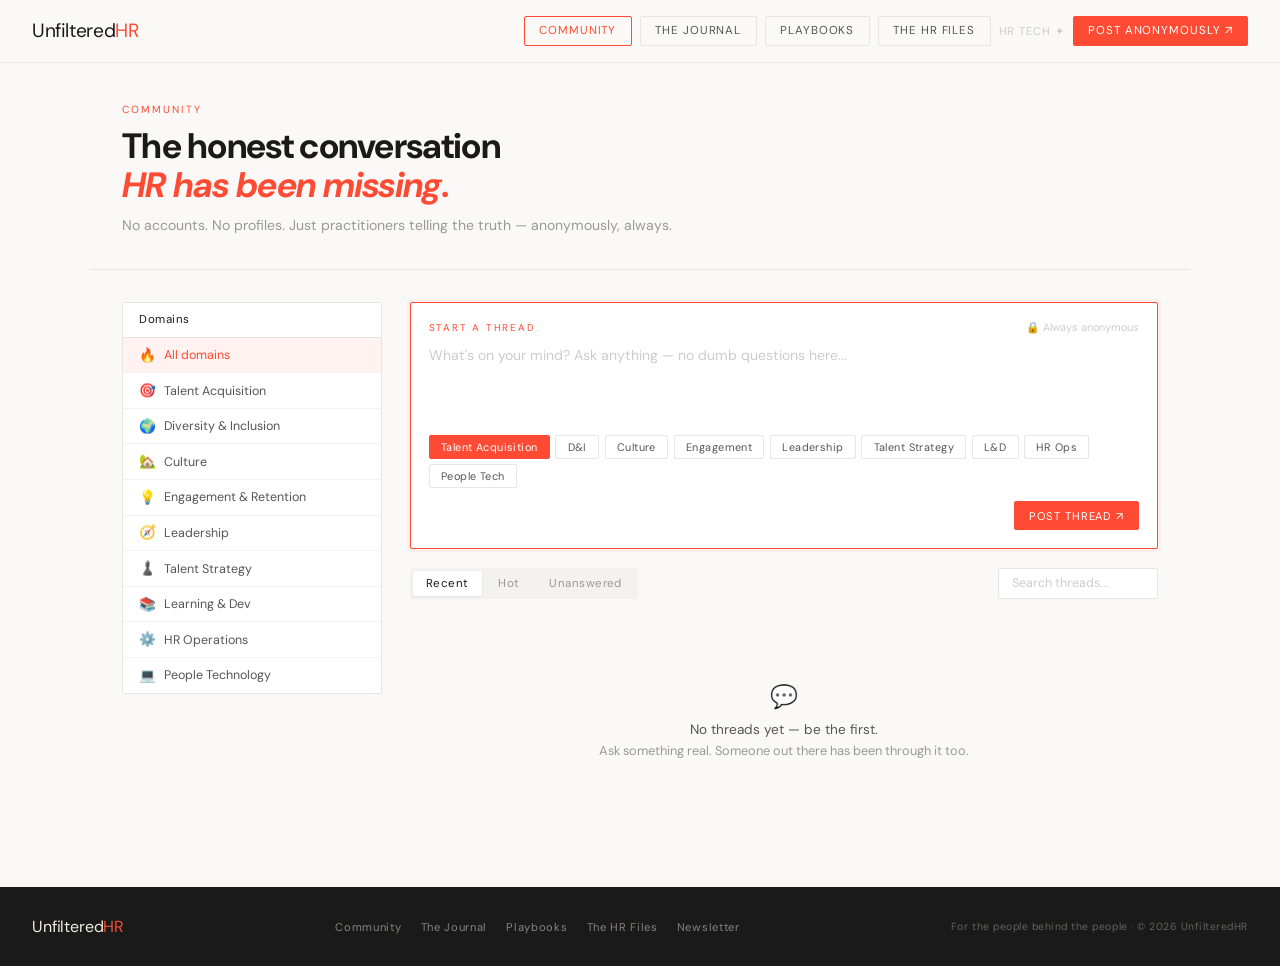
==== community.html @ 7c61bb25 "Update community.html" ====
<!DOCTYPE html>
<html lang="en">
<head>
<meta charset="UTF-8"/>
<meta name="viewport" content="width=device-width, initial-scale=1.0"/>
<title>Community — UnfilteredHR</title>
<meta name="description" content="No accounts. No profiles. Just practitioners telling the truth — anonymously, always."/>
<link rel="preconnect" href="https://fonts.googleapis.com">
<link rel="preconnect" href="https://fonts.gstatic.com" crossorigin>
<link href="https://fonts.googleapis.com/css2?family=Syne:wght@700;800&family=DM+Sans:ital,opsz,wght@0,9..40,300;0,9..40,400;0,9..40,500;1,9..40,400&display=swap" rel="stylesheet"/>
<style>
:root{--red:#FF4B33;--bg:#FAF9F7;--white:#FFFFFF;--dark:#1A1A1A;--mid:#555555;--muted:#999999;--faint:#CCCCCC;--border:#E8E6E2;--surface:#F4F2EF;}
*{margin:0;padding:0;box-sizing:border-box;}
body{background:var(--bg);color:var(--dark);font-family:'DM Sans',sans-serif;min-height:100vh;display:flex;flex-direction:column;-webkit-font-smoothing:antialiased;}
a{color:inherit;text-decoration:none;}
button{cursor:pointer;border:none;background:none;font-family:'DM Sans',sans-serif;}
nav{display:flex;align-items:center;justify-content:space-between;padding:1rem 2rem;border-bottom:1px solid var(--border);background:var(--bg);position:sticky;top:0;z-index:100;gap:0.5rem;flex-wrap:wrap;}
.logo{font-family:'DM Sans',sans-serif;font-size:1.2rem;letter-spacing:-0.02em;color:var(--dark);}
.logo span{color:var(--red);}
.nav-links{display:flex;gap:0.5rem;align-items:center;}
.nav-btn{padding:0.4rem 0.9rem;font-family:'DM Sans',sans-serif;font-size:0.72rem;letter-spacing:0.08em;text-transform:uppercase;cursor:pointer;border-radius:2px;transition:all 0.2s;background:none;border:1px solid var(--border);color:var(--mid);text-decoration:none;display:inline-block;}
.nav-btn:hover{border-color:var(--red);color:var(--red);}
.nav-btn--fill{background:var(--red);color:white;border-color:var(--red);}
.nav-btn--fill:hover{background:#e63d26;border-color:#e63d26;color:white;}
.soon{color:var(--faint);font-size:0.7rem;letter-spacing:0.08em;text-transform:uppercase;}
.page-hero{padding:2.5rem 2rem 2rem;border-bottom:1px solid var(--border);max-width:1100px;margin:0 auto;width:100%;}
.eyebrow{font-size:0.65rem;letter-spacing:0.2em;text-transform:uppercase;color:var(--red);margin-bottom:0.7rem;}
.page-title{font-family:'DM Sans',sans-serif;font-size:clamp(1.6rem,3vw,2.2rem);letter-spacing:-0.02em;line-height:1.1;margin-bottom:0.6rem;}
.page-title em{font-style:italic;color:var(--red);}
.page-sub{font-size:0.88rem;color:var(--muted);line-height:1.6;}
.main-wrap{flex:1;max-width:1100px;margin:0 auto;padding:2rem 2rem 4rem;width:100%;}
.layout{display:flex;gap:1.75rem;align-items:flex-start;}
.sidebar{width:260px;flex-shrink:0;position:sticky;top:70px;}
.sb-card{background:var(--white);border:1px solid var(--border);border-radius:2px;overflow:hidden;}
.sb-head{padding:0.6rem 1rem;border-bottom:1px solid var(--border);font-family:'DM Sans',sans-serif;font-size:0.72rem;letter-spacing:0.05em;color:var(--dark);}
.dn{display:flex;align-items:center;gap:0.5rem;padding:0.55rem 1rem;cursor:pointer;transition:all 0.15s;font-size:0.78rem;color:var(--mid);border-bottom:1px solid var(--surface);}
.dn:last-child{border-bottom:none;}
.dn:hover{background:var(--surface);}
.dn.on{background:rgba(255,75,51,0.07);color:var(--red);}
.dn-icon{font-size:0.85rem;flex-shrink:0;}
main{flex:1;min-width:0;}
.ask-box{background:var(--white);border:1.5px solid var(--red);border-radius:2px;padding:1.1rem;box-shadow:0 0 0 3px rgba(255,75,51,0.06);margin-bottom:1.2rem;}
.ask-top{display:flex;align-items:center;justify-content:space-between;margin-bottom:0.6rem;}
.ask-label{font-size:0.62rem;letter-spacing:0.18em;text-transform:uppercase;color:var(--red);}
.ask-note{font-size:0.68rem;color:var(--faint);}
.ask-box textarea{width:100%;border:none;outline:none;resize:none;font-size:0.88rem;color:var(--dark);font-family:'DM Sans',sans-serif;line-height:1.6;height:80px;background:transparent;display:block;margin-bottom:0.7rem;}
.ask-box textarea::placeholder{color:var(--faint);}
.pills{display:flex;flex-wrap:wrap;gap:0.35rem;margin-bottom:0.8rem;}
.pill{font-size:0.68rem;padding:0.25rem 0.7rem;border-radius:2px;border:1px solid var(--border);background:var(--white);color:var(--mid);cursor:pointer;transition:all 0.15s;letter-spacing:0.04em;}
.pill:hover{border-color:var(--red);color:var(--red);}
.pill.on{background:var(--red);border-color:var(--red);color:white;}
.ask-foot{display:flex;justify-content:flex-end;}
.filter-row{display:flex;align-items:center;justify-content:space-between;gap:0.8rem;margin-bottom:1.2rem;}
.tabs{display:flex;gap:0.25rem;background:var(--surface);border-radius:2px;padding:0.2rem;}
.tab{font-size:0.72rem;padding:0.3rem 0.8rem;border-radius:2px;color:var(--muted);cursor:pointer;transition:all 0.15s;letter-spacing:0.04em;}
.tab.on{background:white;color:var(--dark);box-shadow:0 1px 3px rgba(0,0,0,0.07);}
.search{padding:0.4rem 0.8rem;border:1px solid var(--border);border-radius:2px;font-size:0.78rem;color:var(--dark);background:white;outline:none;width:160px;font-family:'DM Sans',sans-serif;transition:border-color 0.15s;}
.search:focus{border-color:var(--red);}
.search::placeholder{color:var(--faint);}
.empty{text-align:center;padding:4rem 0;color:var(--muted);}
.empty-icon{font-size:1.4rem;margin-bottom:0.6rem;}
.empty-title{font-family:'DM Sans',sans-serif;font-size:0.85rem;color:var(--mid);margin-bottom:0.3rem;}
.empty-sub{font-size:0.8rem;}
footer{background:var(--dark);color:#f2ece0;padding:1.8rem 2rem;display:flex;justify-content:space-between;align-items:center;flex-wrap:wrap;gap:1rem;margin-top:auto;}
.foot-logo{font-family:'DM Sans',sans-serif;font-size:1rem;letter-spacing:-0.01em;}
.foot-logo span{color:var(--red);}
.foot-nav{display:flex;gap:1.2rem;list-style:none;font-size:0.7rem;color:rgba(242,236,224,0.5);letter-spacing:0.06em;}
.foot-nav a:hover{color:var(--red);}
.foot-copy{font-size:0.65rem;color:rgba(242,236,224,0.35);letter-spacing:0.05em;}
.thread{background:var(--white);border:1px solid var(--border);border-radius:2px;padding:1rem 1.2rem;margin-bottom:0.6rem;cursor:pointer;transition:all 0.15s;}
.thread:hover{border-color:var(--red);transform:translateY(-1px);}
.thread-cat{font-size:0.58rem;letter-spacing:0.15em;text-transform:uppercase;color:var(--red);margin-bottom:0.4rem;}
.thread-text{font-size:0.88rem;color:var(--dark);line-height:1.55;margin-bottom:0.5rem;}
.thread-time{font-size:0.68rem;color:var(--faint);}
@media(max-width:700px){.layout{flex-direction:column;}.sidebar{width:100%;position:static;}.filter-row{flex-direction:column;align-items:flex-start;}.search{width:100%;}}
@media(max-width:560px){nav{padding:0.8rem 1rem;}.nav-links .nav-btn:not(.nav-btn--fill){display:none;}.page-hero{padding:1.5rem 1rem;}.main-wrap{padding:1.2rem 1rem 3rem;}}
</style>
</head>
<body>
<nav>
  <a href="index.html" class="logo">Unfiltered<span>HR</span></a>
  <div class="nav-links">
    <a class="nav-btn" href="community.html" style="color:var(--red);border-color:var(--red)">Community</a>
    <a class="nav-btn" href="#">The Journal</a>
    <a class="nav-btn" href="#">Playbooks</a>
    <a class="nav-btn" href="#">The HR Files</a>
    <span class="soon">HR Tech ✦</span>
    <a class="nav-btn nav-btn--fill" href="#post-form">Post anonymously ↗</a>
  </div>
</nav>

<div class="page-hero">
  <div class="eyebrow">Community</div>
  <h1 class="page-title">The honest conversation<br><em>HR has been missing.</em></h1>
  <p class="page-sub">No accounts. No profiles. Just practitioners telling the truth — anonymously, always.</p>
</div>

<div class="main-wrap">
  <div class="layout">
    <aside class="sidebar">
      <div class="sb-card">
        <div class="sb-head">Domains</div>
        <div class="dn on" onclick="sd(this)"><span class="dn-icon">🔥</span>All domains</div>
        <div class="dn" onclick="sd(this)"><span class="dn-icon">🎯</span>Talent Acquisition</div>
        <div class="dn" onclick="sd(this)"><span class="dn-icon">🌍</span>Diversity &amp; Inclusion</div>
        <div class="dn" onclick="sd(this)"><span class="dn-icon">🏡</span>Culture</div>
        <div class="dn" onclick="sd(this)"><span class="dn-icon">💡</span>Engagement &amp; Retention</div>
        <div class="dn" onclick="sd(this)"><span class="dn-icon">🧭</span>Leadership</div>
        <div class="dn" onclick="sd(this)"><span class="dn-icon">♟️</span>Talent Strategy</div>
        <div class="dn" onclick="sd(this)"><span class="dn-icon">📚</span>Learning &amp; Dev</div>
        <div class="dn" onclick="sd(this)"><span class="dn-icon">⚙️</span>HR Operations</div>
        <div class="dn" onclick="sd(this)"><span class="dn-icon">💻</span>People Technology</div>
      </div>
    </aside>
    <main>
      <div id="post-form" class="ask-box">
        <div class="ask-top">
          <span class="ask-label">Start a Thread</span>
          <span class="ask-note">🔒 Always anonymous</span>
        </div>
        <textarea id="thread-text" placeholder="What's on your mind? Ask anything — no dumb questions here..."></textarea>
        <div class="pills">
          <button class="pill on" onclick="p(this)">Talent Acquisition</button>
          <button class="pill" onclick="p(this)">D&I</button>
          <button class="pill" onclick="p(this)">Culture</button>
          <button class="pill" onclick="p(this)">Engagement</button>
          <button class="pill" onclick="p(this)">Leadership</button>
          <button class="pill" onclick="p(this)">Talent Strategy</button>
          <button class="pill" onclick="p(this)">L&D</button>
          <button class="pill" onclick="p(this)">HR Ops</button>
          <button class="pill" onclick="p(this)">People Tech</button>
        </div>
        <div class="ask-foot">
          <button class="nav-btn nav-btn--fill" style="font-size:0.7rem" onclick="postThread()">Post thread ↗</button>
        </div>
      </div>
      <div class="filter-row">
        <div class="tabs">
          <div class="tab on" onclick="t(this)">Recent</div>
          <div class="tab" onclick="t(this)">Hot</div>
          <div class="tab" onclick="t(this)">Unanswered</div>
        </div>
        <input class="search" type="text" placeholder="Search threads..."/>
      </div>
      <div id="thread-list"></div>
      <div class="empty" id="empty-state">
        <div class="empty-icon">💬</div>
        <div class="empty-title">No threads yet — be the first.</div>
        <div class="empty-sub">Ask something real. Someone out there has been through it too.</div>
      </div>
    </main>
  </div>
</div>

<footer>
  <div class="foot-logo">Unfiltered<span>HR</span></div>
  <ul class="foot-nav">
    <li><a href="community.html">Community</a></li>
    <li><a href="#">The Journal</a></li>
    <li><a href="#">Playbooks</a></li>
    <li><a href="#">The HR Files</a></li>
    <li><a href="#">Newsletter</a></li>
  </ul>
  <div class="foot-copy">For the people behind the people · © 2026 UnfilteredHR</div>
</footer>

<script>
function p(el){el.closest('.pills').querySelectorAll('.pill').forEach(x=>x.classList.remove('on'));el.classList.add('on')}
function t(el){el.closest('.tabs').querySelectorAll('.tab').forEach(x=>x.classList.remove('on'));el.classList.add('on');renderThreads();}
function sd(el){document.querySelectorAll('.dn').forEach(x=>x.classList.remove('on'));el.classList.add('on');renderThreads();}

function timeAgo(iso){
  const diff=Math.floor((Date.now()-new Date(iso))/1000);
  if(diff<60)return'just now';
  if(diff<3600)return Math.floor(diff/60)+'m ago';
  if(diff<86400)return Math.floor(diff/3600)+'h ago';
  return Math.floor(diff/86400)+'d ago';
}

function renderThreads(){
  const threads=JSON.parse(localStorage.getItem('uhr_threads')||'[]');
  const activeDomain=document.querySelector('.dn.on');
  const domainFilter=activeDomain&&activeDomain.textContent.trim()!=='All domains'?activeDomain.textContent.trim():null;
  const search=document.querySelector('.search').value.toLowerCase();
  const filtered=threads.filter(th=>{
    if(domainFilter&&!th.category.includes(domainFilter.split(' ')[0]))return false;
    if(search&&!th.text.toLowerCase().includes(search))return false;
    return true;
  });
  const list=document.getElementById('thread-list');
  const empty=document.getElementById('empty-state');
  if(filtered.length===0){list.innerHTML='';empty.style.display='block';return;}
  empty.style.display='none';
  list.innerHTML=filtered.map(th=>`
    <div class="thread">
      <div class="thread-cat">${th.category}</div>
      <div class="thread-text">${th.text}</div>
      <div class="thread-time">${timeAgo(th.time)}</div>
    </div>
  `).join('');
}

function postThread(){
  const text=document.getElementById('thread-text').value.trim();
  if(!text){alert('Please write something first!');return;}
  const cat=document.querySelector('#post-form .pill.on');
  const category=cat?cat.textContent:'General';
  const threads=JSON.parse(localStorage.getItem('uhr_threads')||'[]');
  threads.unshift({id:Date.now(),text,category,time:new Date().toISOString()});
  localStorage.setItem('uhr_threads',JSON.stringify(threads));
  document.getElementById('thread-text').value='';
  renderThreads();
  document.getElementById('thread-list').scrollIntoView({behavior:'smooth'});
}

document.querySelector('.search').addEventListener('input',renderThreads);
renderThreads();
</script>
</body>
</html>
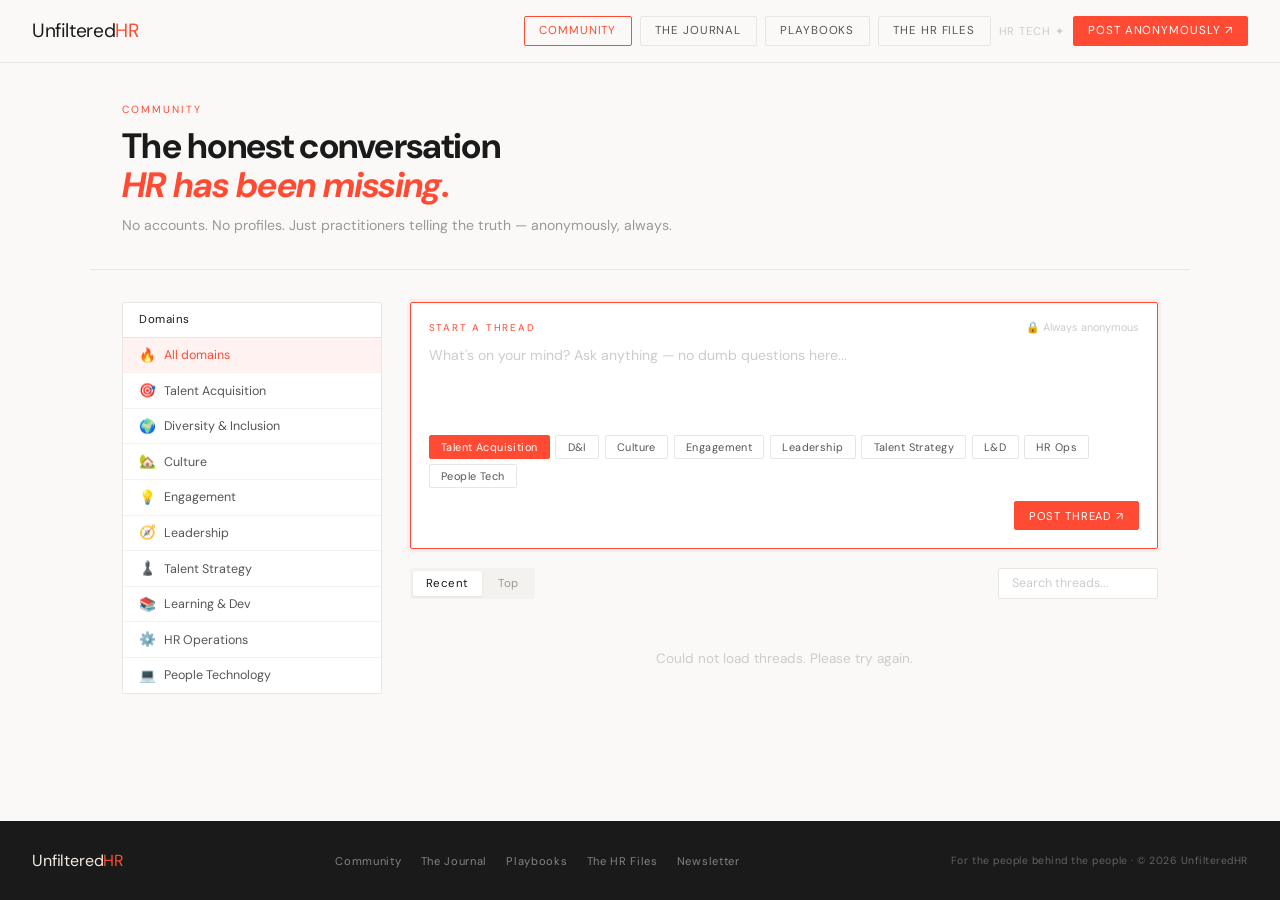
==== commit 3fbc5e84: "Update community.html" ====
--- a/community.html
+++ b/community.html
@@ -7,7 +7,7 @@
 <meta name="description" content="No accounts. No profiles. Just practitioners telling the truth — anonymously, always."/>
 <link rel="preconnect" href="https://fonts.googleapis.com">
 <link rel="preconnect" href="https://fonts.gstatic.com" crossorigin>
-<link href="https://fonts.googleapis.com/css2?family=Syne:wght@700;800&family=DM+Sans:ital,opsz,wght@0,9..40,300;0,9..40,400;0,9..40,500;1,9..40,400&display=swap" rel="stylesheet"/>
+<link href="https://fonts.googleapis.com/css2?family=DM+Sans:ital,opsz,wght@0,9..40,300;0,9..40,400;0,9..40,500;1,9..40,400&display=swap" rel="stylesheet"/>
 <style>
 :root{--red:#FF4B33;--bg:#FAF9F7;--white:#FFFFFF;--dark:#1A1A1A;--mid:#555555;--muted:#999999;--faint:#CCCCCC;--border:#E8E6E2;--surface:#F4F2EF;}
 *{margin:0;padding:0;box-sizing:border-box;}
@@ -49,7 +49,8 @@
 .pill{font-size:0.68rem;padding:0.25rem 0.7rem;border-radius:2px;border:1px solid var(--border);background:var(--white);color:var(--mid);cursor:pointer;transition:all 0.15s;letter-spacing:0.04em;}
 .pill:hover{border-color:var(--red);color:var(--red);}
 .pill.on{background:var(--red);border-color:var(--red);color:white;}
-.ask-foot{display:flex;justify-content:flex-end;}
+.ask-foot{display:flex;justify-content:flex-end;align-items:center;gap:0.8rem;}
+.post-error{font-size:0.72rem;color:var(--red);display:none;}
 .filter-row{display:flex;align-items:center;justify-content:space-between;gap:0.8rem;margin-bottom:1.2rem;}
 .tabs{display:flex;gap:0.25rem;background:var(--surface);border-radius:2px;padding:0.2rem;}
 .tab{font-size:0.72rem;padding:0.3rem 0.8rem;border-radius:2px;color:var(--muted);cursor:pointer;transition:all 0.15s;letter-spacing:0.04em;}
@@ -57,21 +58,46 @@
 .search{padding:0.4rem 0.8rem;border:1px solid var(--border);border-radius:2px;font-size:0.78rem;color:var(--dark);background:white;outline:none;width:160px;font-family:'DM Sans',sans-serif;transition:border-color 0.15s;}
 .search:focus{border-color:var(--red);}
 .search::placeholder{color:var(--faint);}
+
+/* THREADS */
+.thread{background:var(--white);border:1px solid var(--border);border-radius:2px;padding:1rem 1.2rem;margin-bottom:0.6rem;transition:all 0.15s;}
+.thread:hover{border-color:var(--red);}
+.thread-cat{font-size:0.58rem;letter-spacing:0.15em;text-transform:uppercase;color:var(--red);margin-bottom:0.4rem;}
+.thread-text{font-size:0.9rem;color:var(--dark);line-height:1.6;margin-bottom:0.8rem;}
+.thread-footer{display:flex;align-items:center;justify-content:space-between;gap:1rem;}
+.thread-meta{font-size:0.68rem;color:var(--faint);}
+.thread-actions{display:flex;align-items:center;gap:0.8rem;}
+.like-btn{display:flex;align-items:center;gap:0.3rem;font-size:0.72rem;color:var(--muted);cursor:pointer;padding:0.2rem 0.5rem;border-radius:2px;transition:all 0.15s;border:1px solid transparent;}
+.like-btn:hover{color:var(--red);border-color:var(--red);}
+.like-btn.liked{color:var(--red);border-color:var(--red);}
+.comment-toggle{font-size:0.72rem;color:var(--muted);cursor:pointer;padding:0.2rem 0.5rem;border-radius:2px;border:1px solid transparent;transition:all 0.15s;}
+.comment-toggle:hover{color:var(--dark);border-color:var(--border);}
+
+/* COMMENTS */
+.comments-section{margin-top:0.8rem;padding-top:0.8rem;border-top:1px solid var(--surface);display:none;}
+.comments-section.open{display:block;}
+.comment{padding:0.6rem 0;border-bottom:1px solid var(--surface);font-size:0.82rem;color:var(--mid);line-height:1.5;}
+.comment:last-of-type{border-bottom:none;}
+.comment-meta{font-size:0.65rem;color:var(--faint);margin-bottom:0.2rem;}
+.comment-form{display:flex;gap:0.5rem;margin-top:0.8rem;}
+.comment-input{flex:1;padding:0.4rem 0.7rem;border:1px solid var(--border);border-radius:2px;font-family:'DM Sans',sans-serif;font-size:0.8rem;color:var(--dark);outline:none;background:white;}
+.comment-input:focus{border-color:var(--red);}
+.comment-input::placeholder{color:var(--faint);}
+.comment-submit{padding:0.4rem 0.8rem;background:var(--dark);color:white;border:none;border-radius:2px;font-family:'DM Sans',sans-serif;font-size:0.7rem;letter-spacing:0.06em;text-transform:uppercase;cursor:pointer;white-space:nowrap;transition:background 0.2s;}
+.comment-submit:hover{background:var(--red);}
+
 .empty{text-align:center;padding:4rem 0;color:var(--muted);}
 .empty-icon{font-size:1.4rem;margin-bottom:0.6rem;}
 .empty-title{font-family:'DM Sans',sans-serif;font-size:0.85rem;color:var(--mid);margin-bottom:0.3rem;}
 .empty-sub{font-size:0.8rem;}
+.loading{text-align:center;padding:2rem 0;color:var(--faint);font-size:0.85rem;}
+
 footer{background:var(--dark);color:#f2ece0;padding:1.8rem 2rem;display:flex;justify-content:space-between;align-items:center;flex-wrap:wrap;gap:1rem;margin-top:auto;}
 .foot-logo{font-family:'DM Sans',sans-serif;font-size:1rem;letter-spacing:-0.01em;}
 .foot-logo span{color:var(--red);}
 .foot-nav{display:flex;gap:1.2rem;list-style:none;font-size:0.7rem;color:rgba(242,236,224,0.5);letter-spacing:0.06em;}
 .foot-nav a:hover{color:var(--red);}
 .foot-copy{font-size:0.65rem;color:rgba(242,236,224,0.35);letter-spacing:0.05em;}
-.thread{background:var(--white);border:1px solid var(--border);border-radius:2px;padding:1rem 1.2rem;margin-bottom:0.6rem;cursor:pointer;transition:all 0.15s;}
-.thread:hover{border-color:var(--red);transform:translateY(-1px);}
-.thread-cat{font-size:0.58rem;letter-spacing:0.15em;text-transform:uppercase;color:var(--red);margin-bottom:0.4rem;}
-.thread-text{font-size:0.88rem;color:var(--dark);line-height:1.55;margin-bottom:0.5rem;}
-.thread-time{font-size:0.68rem;color:var(--faint);}
 @media(max-width:700px){.layout{flex-direction:column;}.sidebar{width:100%;position:static;}.filter-row{flex-direction:column;align-items:flex-start;}.search{width:100%;}}
 @media(max-width:560px){nav{padding:0.8rem 1rem;}.nav-links .nav-btn:not(.nav-btn--fill){display:none;}.page-hero{padding:1.5rem 1rem;}.main-wrap{padding:1.2rem 1rem 3rem;}}
 </style>
@@ -100,18 +126,19 @@
     <aside class="sidebar">
       <div class="sb-card">
         <div class="sb-head">Domains</div>
-        <div class="dn on" onclick="sd(this)"><span class="dn-icon">🔥</span>All domains</div>
-        <div class="dn" onclick="sd(this)"><span class="dn-icon">🎯</span>Talent Acquisition</div>
-        <div class="dn" onclick="sd(this)"><span class="dn-icon">🌍</span>Diversity &amp; Inclusion</div>
-        <div class="dn" onclick="sd(this)"><span class="dn-icon">🏡</span>Culture</div>
-        <div class="dn" onclick="sd(this)"><span class="dn-icon">💡</span>Engagement &amp; Retention</div>
-        <div class="dn" onclick="sd(this)"><span class="dn-icon">🧭</span>Leadership</div>
-        <div class="dn" onclick="sd(this)"><span class="dn-icon">♟️</span>Talent Strategy</div>
-        <div class="dn" onclick="sd(this)"><span class="dn-icon">📚</span>Learning &amp; Dev</div>
-        <div class="dn" onclick="sd(this)"><span class="dn-icon">⚙️</span>HR Operations</div>
-        <div class="dn" onclick="sd(this)"><span class="dn-icon">💻</span>People Technology</div>
+        <div class="dn on" onclick="filterDomain(this,'')"><span class="dn-icon">🔥</span>All domains</div>
+        <div class="dn" onclick="filterDomain(this,'Talent Acquisition')"><span class="dn-icon">🎯</span>Talent Acquisition</div>
+        <div class="dn" onclick="filterDomain(this,'D&I')"><span class="dn-icon">🌍</span>Diversity &amp; Inclusion</div>
+        <div class="dn" onclick="filterDomain(this,'Culture')"><span class="dn-icon">🏡</span>Culture</div>
+        <div class="dn" onclick="filterDomain(this,'Engagement')"><span class="dn-icon">💡</span>Engagement</div>
+        <div class="dn" onclick="filterDomain(this,'Leadership')"><span class="dn-icon">🧭</span>Leadership</div>
+        <div class="dn" onclick="filterDomain(this,'Talent Strategy')"><span class="dn-icon">♟️</span>Talent Strategy</div>
+        <div class="dn" onclick="filterDomain(this,'L&D')"><span class="dn-icon">📚</span>Learning &amp; Dev</div>
+        <div class="dn" onclick="filterDomain(this,'HR Ops')"><span class="dn-icon">⚙️</span>HR Operations</div>
+        <div class="dn" onclick="filterDomain(this,'People Tech')"><span class="dn-icon">💻</span>People Technology</div>
       </div>
     </aside>
+
     <main>
       <div id="post-form" class="ask-box">
         <div class="ask-top">
@@ -131,19 +158,21 @@
           <button class="pill" onclick="p(this)">People Tech</button>
         </div>
         <div class="ask-foot">
+          <span class="post-error" id="post-error">Please write something first!</span>
           <button class="nav-btn nav-btn--fill" style="font-size:0.7rem" onclick="postThread()">Post thread ↗</button>
         </div>
       </div>
+
       <div class="filter-row">
         <div class="tabs">
-          <div class="tab on" onclick="t(this)">Recent</div>
-          <div class="tab" onclick="t(this)">Hot</div>
-          <div class="tab" onclick="t(this)">Unanswered</div>
-        </div>
-        <input class="search" type="text" placeholder="Search threads..."/>
-      </div>
-      <div id="thread-list"></div>
-      <div class="empty" id="empty-state">
+          <div class="tab on" onclick="setSort(this,'new')">Recent</div>
+          <div class="tab" onclick="setSort(this,'liked')">Top</div>
+        </div>
+        <input class="search" type="text" placeholder="Search threads..." oninput="renderThreads()"/>
+      </div>
+
+      <div id="thread-list"><div class="loading">Loading threads...</div></div>
+      <div class="empty" id="empty-state" style="display:none;">
         <div class="empty-icon">💬</div>
         <div class="empty-title">No threads yet — be the first.</div>
         <div class="empty-sub">Ask something real. Someone out there has been through it too.</div>
@@ -165,56 +194,190 @@
 </footer>
 
 <script>
-function p(el){el.closest('.pills').querySelectorAll('.pill').forEach(x=>x.classList.remove('on'));el.classList.add('on')}
-function t(el){el.closest('.tabs').querySelectorAll('.tab').forEach(x=>x.classList.remove('on'));el.classList.add('on');renderThreads();}
-function sd(el){document.querySelectorAll('.dn').forEach(x=>x.classList.remove('on'));el.classList.add('on');renderThreads();}
-
-function timeAgo(iso){
-  const diff=Math.floor((Date.now()-new Date(iso))/1000);
-  if(diff<60)return'just now';
-  if(diff<3600)return Math.floor(diff/60)+'m ago';
-  if(diff<86400)return Math.floor(diff/3600)+'h ago';
-  return Math.floor(diff/86400)+'d ago';
-}
-
-function renderThreads(){
-  const threads=JSON.parse(localStorage.getItem('uhr_threads')||'[]');
-  const activeDomain=document.querySelector('.dn.on');
-  const domainFilter=activeDomain&&activeDomain.textContent.trim()!=='All domains'?activeDomain.textContent.trim():null;
-  const search=document.querySelector('.search').value.toLowerCase();
-  const filtered=threads.filter(th=>{
-    if(domainFilter&&!th.category.includes(domainFilter.split(' ')[0]))return false;
-    if(search&&!th.text.toLowerCase().includes(search))return false;
+const SUPA_URL = 'https://wtqrutlsidjmtxohkhvv.supabase.co';
+const SUPA_KEY = 'eyJhbGciOiJIUzI1NiIsInR5cCI6IkpXVCJ9.eyJpc3MiOiJzdXBhYmFzZSIsInJlZiI6Ind0cXJ1dGxzaWRqbXR4b2hraHZ2Iiwicm9sZSI6ImFub24iLCJpYXQiOjE3NzU4MTgwMjMsImV4cCI6MjA5MTM5NDAyM30.t6tp-r2aRTpQRWzydR3x8IsRmnqUIjbEL4qcryy2hb0';
+
+const headers = {
+  'Content-Type': 'application/json',
+  'apikey': SUPA_KEY,
+  'Authorization': 'Bearer ' + SUPA_KEY,
+  'Prefer': 'return=representation'
+};
+
+// Generate or retrieve anonymous user ID
+function getAnonId() {
+  let id = localStorage.getItem('uhr_anon_id');
+  if (!id) { id = 'anon_' + Math.random().toString(36).slice(2,10); localStorage.setItem('uhr_anon_id', id); }
+  return id;
+}
+
+function getLikes() { return JSON.parse(localStorage.getItem('uhr_likes') || '[]'); }
+function addLike(id) { const l = getLikes(); if (!l.includes(id)) { l.push(id); localStorage.setItem('uhr_likes', JSON.stringify(l)); } }
+function hasLiked(id) { return getLikes().includes(id); }
+
+let currentSort = 'new';
+let currentDomain = '';
+let allThreads = [];
+
+async function api(path, method='GET', body=null) {
+  const opts = { method, headers };
+  if (body) opts.body = JSON.stringify(body);
+  const res = await fetch(SUPA_URL + '/rest/v1/' + path, opts);
+  if (!res.ok) { const e = await res.text(); throw new Error(e); }
+  return method === 'GET' ? res.json() : res;
+}
+
+function timeAgo(iso) {
+  const diff = Math.floor((Date.now() - new Date(iso)) / 1000);
+  if (diff < 60) return 'just now';
+  if (diff < 3600) return Math.floor(diff/60) + 'm ago';
+  if (diff < 86400) return Math.floor(diff/3600) + 'h ago';
+  return Math.floor(diff/86400) + 'd ago';
+}
+
+async function loadThreads() {
+  try {
+    allThreads = await api('threads?select=*,comments(count)&order=created_at.desc');
+    renderThreads();
+  } catch(e) {
+    document.getElementById('thread-list').innerHTML = '<div class="loading">Could not load threads. Please try again.</div>';
+  }
+}
+
+function renderThreads() {
+  const search = document.querySelector('.search').value.toLowerCase();
+  let filtered = allThreads.filter(t => {
+    if (currentDomain && t.category !== currentDomain) return false;
+    if (search && !t.text.toLowerCase().includes(search)) return false;
     return true;
   });
-  const list=document.getElementById('thread-list');
-  const empty=document.getElementById('empty-state');
-  if(filtered.length===0){list.innerHTML='';empty.style.display='block';return;}
-  empty.style.display='none';
-  list.innerHTML=filtered.map(th=>`
-    <div class="thread">
-      <div class="thread-cat">${th.category}</div>
-      <div class="thread-text">${th.text}</div>
-      <div class="thread-time">${timeAgo(th.time)}</div>
+  if (currentSort === 'liked') filtered.sort((a,b) => b.likes - a.likes);
+  const list = document.getElementById('thread-list');
+  const empty = document.getElementById('empty-state');
+  if (filtered.length === 0) { list.innerHTML = ''; empty.style.display = 'block'; return; }
+  empty.style.display = 'none';
+  list.innerHTML = filtered.map(t => `
+    <div class="thread" id="thread-${t.id}">
+      <div class="thread-cat">${t.category}</div>
+      <div class="thread-text">${escHtml(t.text)}</div>
+      <div class="thread-footer">
+        <div class="thread-meta">Anonymous · ${timeAgo(t.created_at)}</div>
+        <div class="thread-actions">
+          <button class="like-btn ${hasLiked(t.id)?'liked':''}" onclick="likeThread('${t.id}',${t.likes})">
+            ♥ <span id="likes-${t.id}">${t.likes}</span>
+          </button>
+          <button class="comment-toggle" onclick="toggleComments('${t.id}')">
+            💬 <span id="ccount-${t.id}">${t.comments?.[0]?.count||0}</span>
+          </button>
+        </div>
+      </div>
+      <div class="comments-section" id="comments-${t.id}">
+        <div id="comments-list-${t.id}" class="loading" style="font-size:0.8rem">Loading...</div>
+        <div class="comment-form">
+          <input class="comment-input" id="comment-input-${t.id}" placeholder="Add a comment anonymously..." onkeydown="if(event.key==='Enter')submitComment('${t.id}')"/>
+          <button class="comment-submit" onclick="submitComment('${t.id}')">Reply</button>
+        </div>
+      </div>
     </div>
   `).join('');
 }
 
-function postThread(){
-  const text=document.getElementById('thread-text').value.trim();
-  if(!text){alert('Please write something first!');return;}
-  const cat=document.querySelector('#post-form .pill.on');
-  const category=cat?cat.textContent:'General';
-  const threads=JSON.parse(localStorage.getItem('uhr_threads')||'[]');
-  threads.unshift({id:Date.now(),text,category,time:new Date().toISOString()});
-  localStorage.setItem('uhr_threads',JSON.stringify(threads));
-  document.getElementById('thread-text').value='';
+function escHtml(s) {
+  return s.replace(/&/g,'&amp;').replace(/</g,'&lt;').replace(/>/g,'&gt;').replace(/"/g,'&quot;');
+}
+
+async function likeThread(id, current) {
+  if (hasLiked(id)) return;
+  addLike(id);
+  const newCount = current + 1;
+  document.getElementById('likes-' + id).textContent = newCount;
+  document.querySelector(`#thread-${id} .like-btn`).classList.add('liked');
+  const t = allThreads.find(x => x.id === id);
+  if (t) t.likes = newCount;
+  try { await api(`threads?id=eq.${id}`, 'PATCH', { likes: newCount }); }
+  catch(e) { console.error('Like failed', e); }
+}
+
+async function toggleComments(id) {
+  const section = document.getElementById('comments-' + id);
+  section.classList.toggle('open');
+  if (section.classList.contains('open')) await loadComments(id);
+}
+
+async function loadComments(threadId) {
+  const el = document.getElementById('comments-list-' + threadId);
+  try {
+    const comments = await api(`comments?thread_id=eq.${threadId}&order=created_at.asc`);
+    if (comments.length === 0) { el.innerHTML = '<div style="font-size:0.8rem;color:var(--faint);padding:0.4rem 0">No comments yet — be the first.</div>'; return; }
+    el.innerHTML = comments.map(c => `
+      <div class="comment">
+        <div class="comment-meta">Anonymous · ${timeAgo(c.created_at)}</div>
+        ${escHtml(c.text)}
+      </div>
+    `).join('');
+  } catch(e) { el.innerHTML = '<div style="font-size:0.8rem;color:var(--faint)">Could not load comments.</div>'; }
+}
+
+async function submitComment(threadId) {
+  const input = document.getElementById('comment-input-' + threadId);
+  const text = input.value.trim();
+  if (!text) return;
+  input.value = '';
+  input.disabled = true;
+  try {
+    await api('comments', 'POST', { thread_id: threadId, text, anon_id: getAnonId() });
+    await loadComments(threadId);
+    // update comment count
+    const t = allThreads.find(x => x.id === threadId);
+    if (t) {
+      const count = parseInt(document.getElementById('ccount-' + threadId).textContent) + 1;
+      document.getElementById('ccount-' + threadId).textContent = count;
+    }
+  } catch(e) { alert('Could not post comment. Please try again.'); }
+  input.disabled = false;
+}
+
+async function postThread() {
+  const text = document.getElementById('thread-text').value.trim();
+  const errEl = document.getElementById('post-error');
+  if (!text) { errEl.style.display = 'block'; return; }
+  errEl.style.display = 'none';
+  const cat = document.querySelector('#post-form .pill.on');
+  const category = cat ? cat.textContent : 'General';
+  const btn = document.querySelector('#post-form .nav-btn--fill');
+  btn.textContent = 'Posting...';
+  btn.disabled = true;
+  try {
+    const res = await api('threads', 'POST', { text, category, anon_id: getAnonId(), likes: 0 });
+    document.getElementById('thread-text').value = '';
+    btn.textContent = 'Posted! ✓';
+    setTimeout(() => { btn.textContent = 'Post thread ↗'; btn.disabled = false; }, 2000);
+    await loadThreads();
+    document.getElementById('thread-list').scrollIntoView({ behavior: 'smooth' });
+  } catch(e) {
+    alert('Could not post thread. Please try again.');
+    btn.textContent = 'Post thread ↗';
+    btn.disabled = false;
+  }
+}
+
+function p(el) { el.closest('.pills').querySelectorAll('.pill').forEach(x => x.classList.remove('on')); el.classList.add('on'); }
+
+function setSort(el, sort) {
+  el.closest('.tabs').querySelectorAll('.tab').forEach(x => x.classList.remove('on'));
+  el.classList.add('on');
+  currentSort = sort;
   renderThreads();
-  document.getElementById('thread-list').scrollIntoView({behavior:'smooth'});
-}
-
-document.querySelector('.search').addEventListener('input',renderThreads);
-renderThreads();
+}
+
+function filterDomain(el, domain) {
+  document.querySelectorAll('.dn').forEach(x => x.classList.remove('on'));
+  el.classList.add('on');
+  currentDomain = domain;
+  renderThreads();
+}
+
+loadThreads();
 </script>
 </body>
 </html>
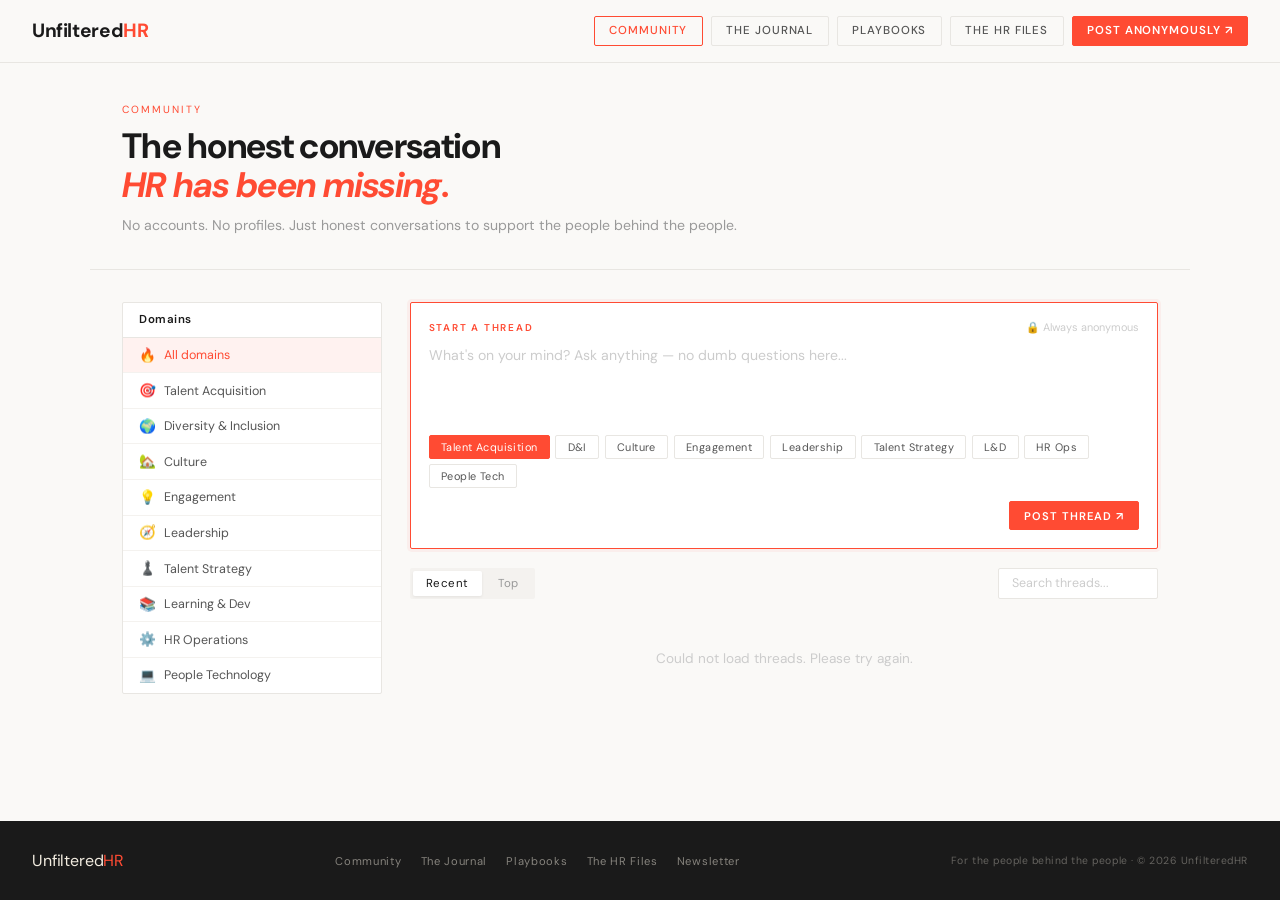
==== commit c4c8ee71: "Update community.html" ====
--- a/community.html
+++ b/community.html
@@ -4,35 +4,45 @@
 <meta charset="UTF-8"/>
 <meta name="viewport" content="width=device-width, initial-scale=1.0"/>
 <title>Community — UnfilteredHR</title>
-<meta name="description" content="No accounts. No profiles. Just practitioners telling the truth — anonymously, always."/>
+<meta name="description" content="No accounts. No profiles. Just honest conversations to support the people behind the people."/>
 <link rel="preconnect" href="https://fonts.googleapis.com">
 <link rel="preconnect" href="https://fonts.gstatic.com" crossorigin>
 <link href="https://fonts.googleapis.com/css2?family=DM+Sans:ital,opsz,wght@0,9..40,300;0,9..40,400;0,9..40,500;1,9..40,400&display=swap" rel="stylesheet"/>
 <style>
 :root{--red:#FF4B33;--bg:#FAF9F7;--white:#FFFFFF;--dark:#1A1A1A;--mid:#555555;--muted:#999999;--faint:#CCCCCC;--border:#E8E6E2;--surface:#F4F2EF;}
 *{margin:0;padding:0;box-sizing:border-box;}
-body{background:var(--bg);color:var(--dark);font-family:'DM Sans',sans-serif;min-height:100vh;display:flex;flex-direction:column;-webkit-font-smoothing:antialiased;}
+body{background:var(--bg);color:var(--dark);font-family:'DM Sans',sans-serif;font-weight:400;min-height:100vh;display:flex;flex-direction:column;-webkit-font-smoothing:antialiased;}
 a{color:inherit;text-decoration:none;}
 button{cursor:pointer;border:none;background:none;font-family:'DM Sans',sans-serif;}
 nav{display:flex;align-items:center;justify-content:space-between;padding:1rem 2rem;border-bottom:1px solid var(--border);background:var(--bg);position:sticky;top:0;z-index:100;gap:0.5rem;flex-wrap:wrap;}
-.logo{font-family:'DM Sans',sans-serif;font-size:1.2rem;letter-spacing:-0.02em;color:var(--dark);}
+.logo{font-family:'DM Sans',sans-serif;font-size:1.2rem;font-weight:700;letter-spacing:-0.02em;color:var(--dark);}
 .logo span{color:var(--red);}
 .nav-links{display:flex;gap:0.5rem;align-items:center;}
-.nav-btn{padding:0.4rem 0.9rem;font-family:'DM Sans',sans-serif;font-size:0.72rem;letter-spacing:0.08em;text-transform:uppercase;cursor:pointer;border-radius:2px;transition:all 0.2s;background:none;border:1px solid var(--border);color:var(--mid);text-decoration:none;display:inline-block;}
+.nav-btn{padding:0.4rem 0.9rem;font-family:'DM Sans',sans-serif;font-size:0.72rem;font-weight:500;letter-spacing:0.08em;text-transform:uppercase;cursor:pointer;border-radius:2px;transition:all 0.2s;background:none;border:1px solid var(--border);color:var(--mid);text-decoration:none;display:inline-block;}
 .nav-btn:hover{border-color:var(--red);color:var(--red);}
-.nav-btn--fill{background:var(--red);color:white;border-color:var(--red);}
+.nav-btn--fill{background:var(--red);color:white;border-color:var(--red);font-weight:600;}
 .nav-btn--fill:hover{background:#e63d26;border-color:#e63d26;color:white;}
-.soon{color:var(--faint);font-size:0.7rem;letter-spacing:0.08em;text-transform:uppercase;}
+.hamburger{display:none;flex-direction:column;gap:4px;cursor:pointer;padding:4px;}
+.hamburger span{display:block;width:20px;height:2px;background:var(--dark);border-radius:2px;}
+.mobile-menu{display:none;flex-direction:column;gap:0.4rem;width:100%;padding-top:0.6rem;border-top:1px solid var(--border);}
+.mobile-menu.open{display:flex;}
+.mobile-menu .nav-btn{text-align:center;width:100%;}
 .page-hero{padding:2.5rem 2rem 2rem;border-bottom:1px solid var(--border);max-width:1100px;margin:0 auto;width:100%;}
 .eyebrow{font-size:0.65rem;letter-spacing:0.2em;text-transform:uppercase;color:var(--red);margin-bottom:0.7rem;}
-.page-title{font-family:'DM Sans',sans-serif;font-size:clamp(1.6rem,3vw,2.2rem);letter-spacing:-0.02em;line-height:1.1;margin-bottom:0.6rem;}
+.page-title{font-family:'DM Sans',sans-serif;font-size:clamp(1.6rem,3vw,2.2rem);font-weight:700;letter-spacing:-0.02em;line-height:1.1;margin-bottom:0.6rem;}
 .page-title em{font-style:italic;color:var(--red);}
-.page-sub{font-size:0.88rem;color:var(--muted);line-height:1.6;}
+.page-sub{font-size:0.88rem;font-weight:400;color:var(--muted);line-height:1.6;}
 .main-wrap{flex:1;max-width:1100px;margin:0 auto;padding:2rem 2rem 4rem;width:100%;}
 .layout{display:flex;gap:1.75rem;align-items:flex-start;}
 .sidebar{width:260px;flex-shrink:0;position:sticky;top:70px;}
 .sb-card{background:var(--white);border:1px solid var(--border);border-radius:2px;overflow:hidden;}
-.sb-head{padding:0.6rem 1rem;border-bottom:1px solid var(--border);font-family:'DM Sans',sans-serif;font-size:0.72rem;letter-spacing:0.05em;color:var(--dark);}
+@media(max-width:700px){
+  .sb-card{display:flex;overflow-x:auto;border-radius:2px;}
+  .sb-head{display:none;}
+  .dn{border-bottom:none;border-right:1px solid var(--surface);white-space:nowrap;flex-shrink:0;padding:0.5rem 0.9rem;}
+  .dn:last-child{border-right:none;}
+}
+.sb-head{padding:0.6rem 1rem;border-bottom:1px solid var(--border);font-family:'DM Sans',sans-serif;font-size:0.72rem;font-weight:600;letter-spacing:0.05em;color:var(--dark);}
 .dn{display:flex;align-items:center;gap:0.5rem;padding:0.55rem 1rem;cursor:pointer;transition:all 0.15s;font-size:0.78rem;color:var(--mid);border-bottom:1px solid var(--surface);}
 .dn:last-child{border-bottom:none;}
 .dn:hover{background:var(--surface);}
@@ -41,7 +51,7 @@
 main{flex:1;min-width:0;}
 .ask-box{background:var(--white);border:1.5px solid var(--red);border-radius:2px;padding:1.1rem;box-shadow:0 0 0 3px rgba(255,75,51,0.06);margin-bottom:1.2rem;}
 .ask-top{display:flex;align-items:center;justify-content:space-between;margin-bottom:0.6rem;}
-.ask-label{font-size:0.62rem;letter-spacing:0.18em;text-transform:uppercase;color:var(--red);}
+.ask-label{font-size:0.62rem;font-weight:600;letter-spacing:0.18em;text-transform:uppercase;color:var(--red);}
 .ask-note{font-size:0.68rem;color:var(--faint);}
 .ask-box textarea{width:100%;border:none;outline:none;resize:none;font-size:0.88rem;color:var(--dark);font-family:'DM Sans',sans-serif;line-height:1.6;height:80px;background:transparent;display:block;margin-bottom:0.7rem;}
 .ask-box textarea::placeholder{color:var(--faint);}
@@ -62,8 +72,8 @@
 /* THREADS */
 .thread{background:var(--white);border:1px solid var(--border);border-radius:2px;padding:1rem 1.2rem;margin-bottom:0.6rem;transition:all 0.15s;}
 .thread:hover{border-color:var(--red);}
-.thread-cat{font-size:0.58rem;letter-spacing:0.15em;text-transform:uppercase;color:var(--red);margin-bottom:0.4rem;}
-.thread-text{font-size:0.9rem;color:var(--dark);line-height:1.6;margin-bottom:0.8rem;}
+.thread-cat{font-size:0.58rem;font-weight:600;letter-spacing:0.15em;text-transform:uppercase;color:var(--red);margin-bottom:0.4rem;}
+.thread-text{font-size:0.9rem;font-weight:400;color:var(--dark);line-height:1.6;margin-bottom:0.8rem;}
 .thread-footer{display:flex;align-items:center;justify-content:space-between;gap:1rem;}
 .thread-meta{font-size:0.68rem;color:var(--faint);}
 .thread-actions{display:flex;align-items:center;gap:0.8rem;}
@@ -98,8 +108,35 @@
 .foot-nav{display:flex;gap:1.2rem;list-style:none;font-size:0.7rem;color:rgba(242,236,224,0.5);letter-spacing:0.06em;}
 .foot-nav a:hover{color:var(--red);}
 .foot-copy{font-size:0.65rem;color:rgba(242,236,224,0.35);letter-spacing:0.05em;}
-@media(max-width:700px){.layout{flex-direction:column;}.sidebar{width:100%;position:static;}.filter-row{flex-direction:column;align-items:flex-start;}.search{width:100%;}}
-@media(max-width:560px){nav{padding:0.8rem 1rem;}.nav-links .nav-btn:not(.nav-btn--fill){display:none;}.page-hero{padding:1.5rem 1rem;}.main-wrap{padding:1.2rem 1rem 3rem;}}
+@media(max-width:760px){
+  .nav-links{display:none;}
+  .hamburger{display:flex;}
+}
+@media(max-width:700px){
+  .layout{flex-direction:column;}
+  .sidebar{width:100%;position:static;}
+  .filter-row{flex-direction:column;align-items:flex-start;}
+  .search{width:100%;}
+}
+@media(max-width:560px){
+  nav{padding:0.8rem 1rem;flex-wrap:wrap;}
+  .page-hero{padding:1.2rem 1rem 1rem;}
+  .page-title{font-size:1.5rem;}
+  .main-wrap{padding:1rem 1rem 3rem;}
+  .ask-box{padding:0.9rem;}
+  .ask-box textarea{height:70px;font-size:0.85rem;}
+  .pills{gap:0.3rem;}
+  .pill{font-size:0.65rem;padding:0.3rem 0.6rem;}
+  .ask-foot{flex-direction:column;align-items:flex-start;gap:0.5rem;}
+  .ask-foot .nav-btn--fill{width:100%;text-align:center;justify-content:center;display:flex;}
+  .tabs{flex-wrap:wrap;}
+  .thread{padding:0.8rem 0.9rem;}
+  .thread-footer{flex-direction:column;align-items:flex-start;gap:0.4rem;}
+  .comment-form{flex-direction:column;}
+  .comment-submit{width:100%;}
+  footer{flex-direction:column;align-items:flex-start;gap:0.8rem;padding:1.2rem 1rem;}
+  .foot-nav{flex-wrap:wrap;gap:0.6rem;}
+}
 </style>
 </head>
 <body>
@@ -110,7 +147,16 @@
     <a class="nav-btn" href="#">The Journal</a>
     <a class="nav-btn" href="#">Playbooks</a>
     <a class="nav-btn" href="#">The HR Files</a>
-    <span class="soon">HR Tech ✦</span>
+    <a class="nav-btn nav-btn--fill" href="#post-form">Post anonymously ↗</a>
+  </div>
+  <div class="hamburger" id="hamburger" onclick="toggleMenu()">
+    <span></span><span></span><span></span>
+  </div>
+  <div class="mobile-menu" id="mobile-menu">
+    <a class="nav-btn" href="community.html">Community</a>
+    <a class="nav-btn" href="#">The Journal</a>
+    <a class="nav-btn" href="#">Playbooks</a>
+    <a class="nav-btn" href="#">The HR Files</a>
     <a class="nav-btn nav-btn--fill" href="#post-form">Post anonymously ↗</a>
   </div>
 </nav>
@@ -118,7 +164,7 @@
 <div class="page-hero">
   <div class="eyebrow">Community</div>
   <h1 class="page-title">The honest conversation<br><em>HR has been missing.</em></h1>
-  <p class="page-sub">No accounts. No profiles. Just practitioners telling the truth — anonymously, always.</p>
+  <p class="page-sub">No accounts. No profiles. Just honest conversations to support the people behind the people.</p>
 </div>
 
 <div class="main-wrap">
@@ -194,6 +240,8 @@
 </footer>
 
 <script>
+function toggleMenu(){document.getElementById('mobile-menu').classList.toggle('open');}
+
 const SUPA_URL = 'https://wtqrutlsidjmtxohkhvv.supabase.co';
 const SUPA_KEY = 'eyJhbGciOiJIUzI1NiIsInR5cCI6IkpXVCJ9.eyJpc3MiOiJzdXBhYmFzZSIsInJlZiI6Ind0cXJ1dGxzaWRqbXR4b2hraHZ2Iiwicm9sZSI6ImFub24iLCJpYXQiOjE3NzU4MTgwMjMsImV4cCI6MjA5MTM5NDAyM30.t6tp-r2aRTpQRWzydR3x8IsRmnqUIjbEL4qcryy2hb0';
 
